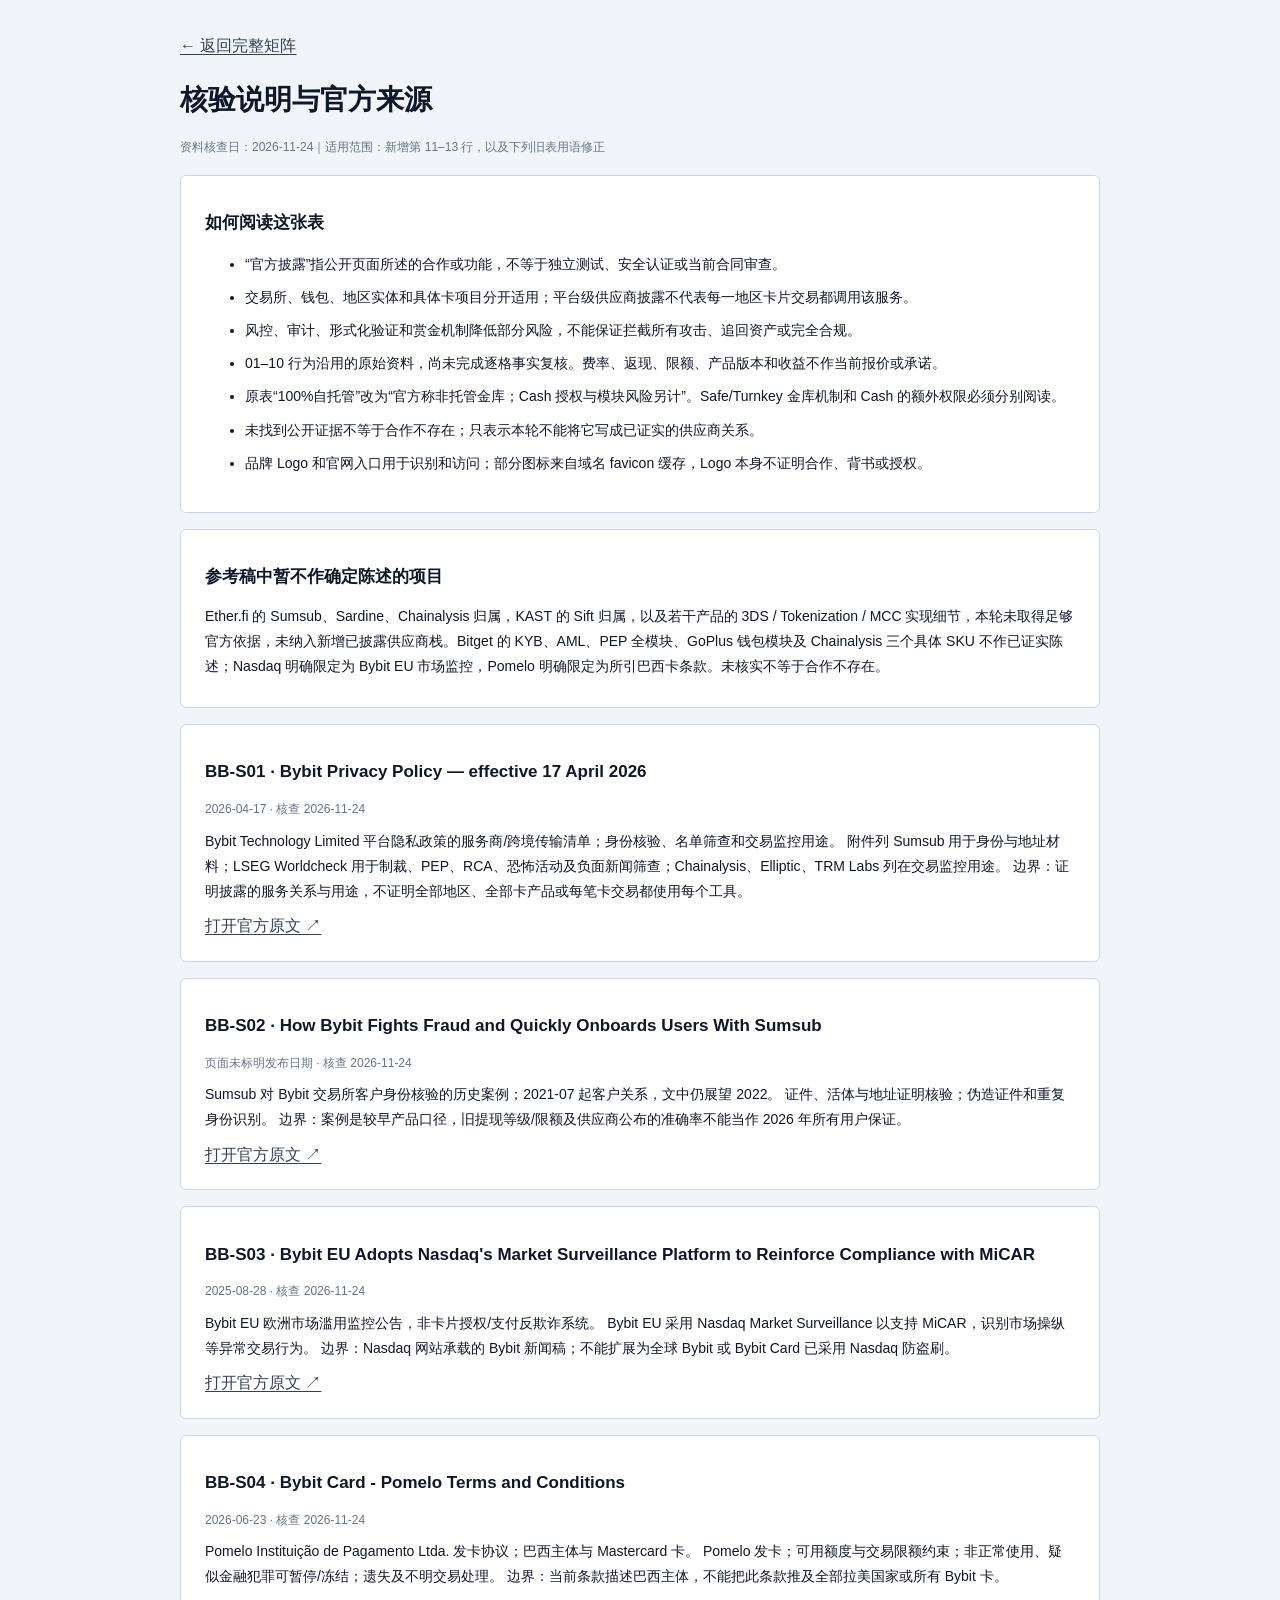
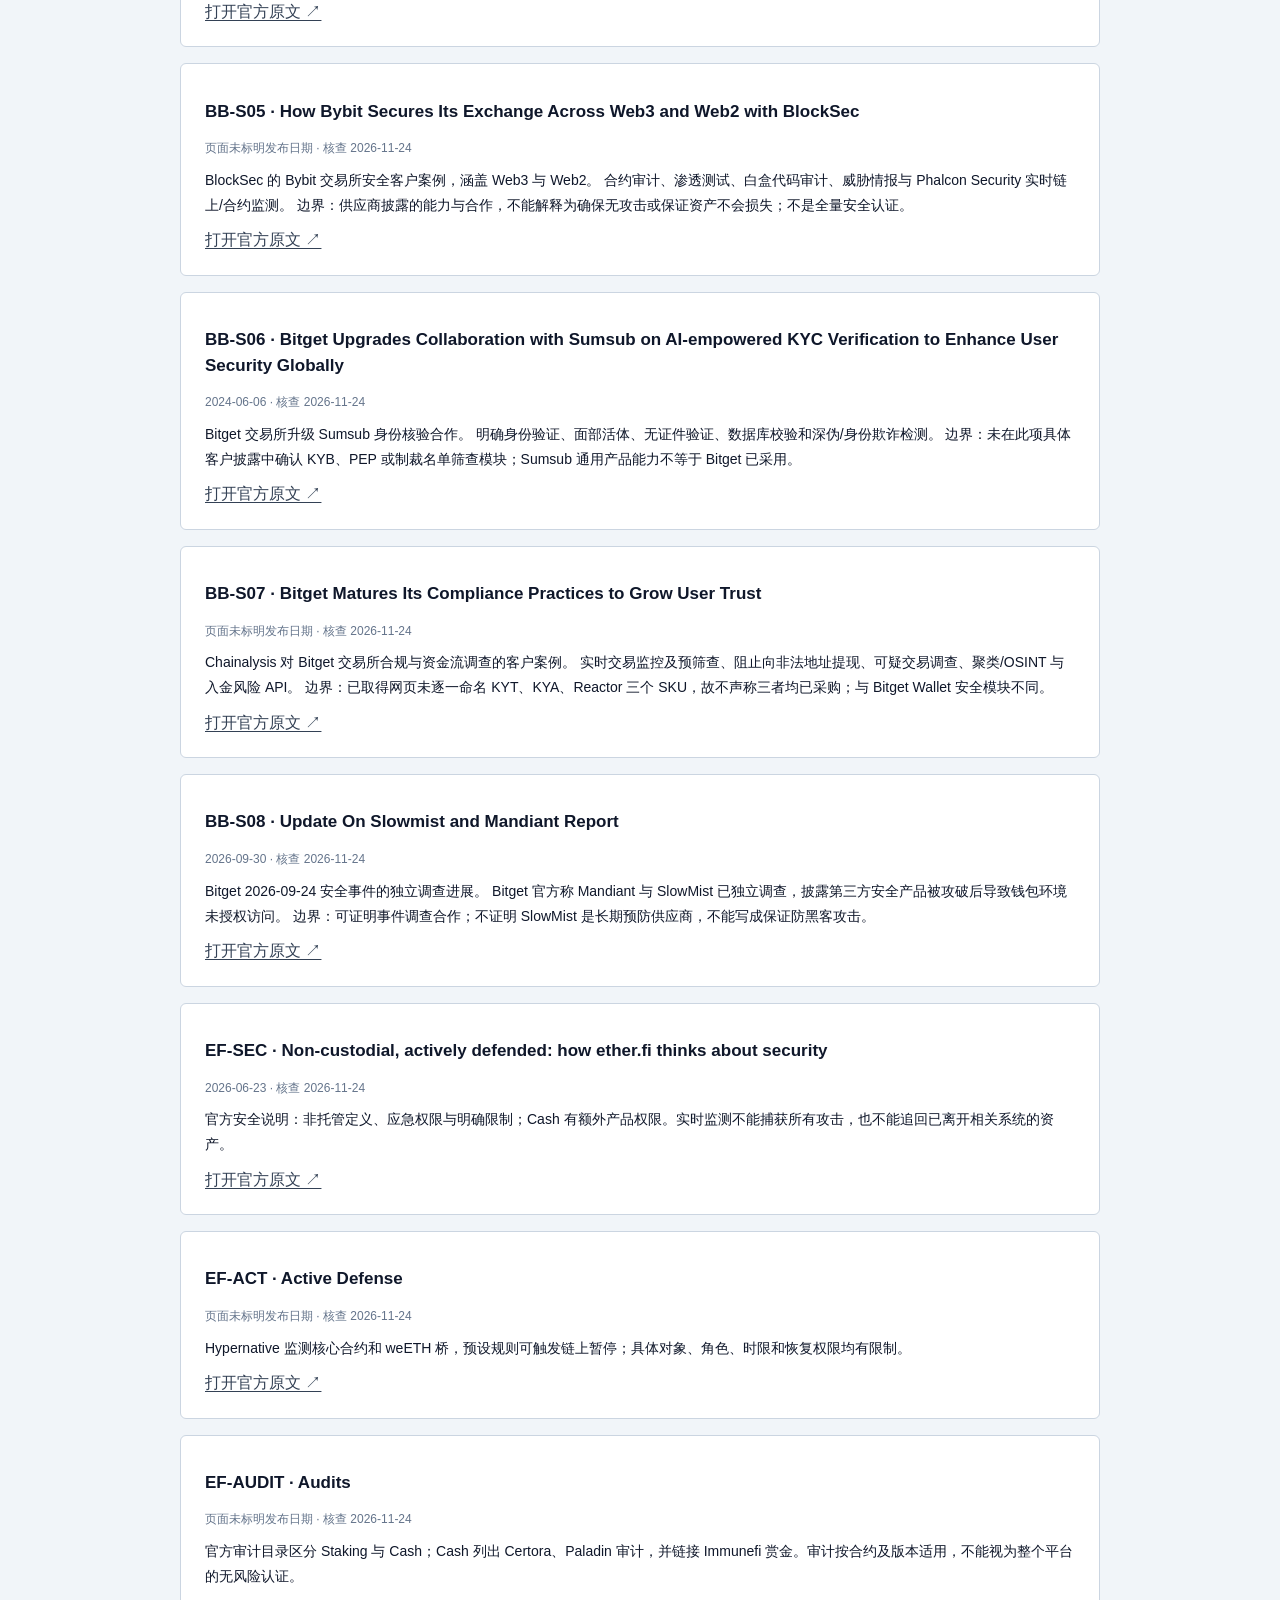
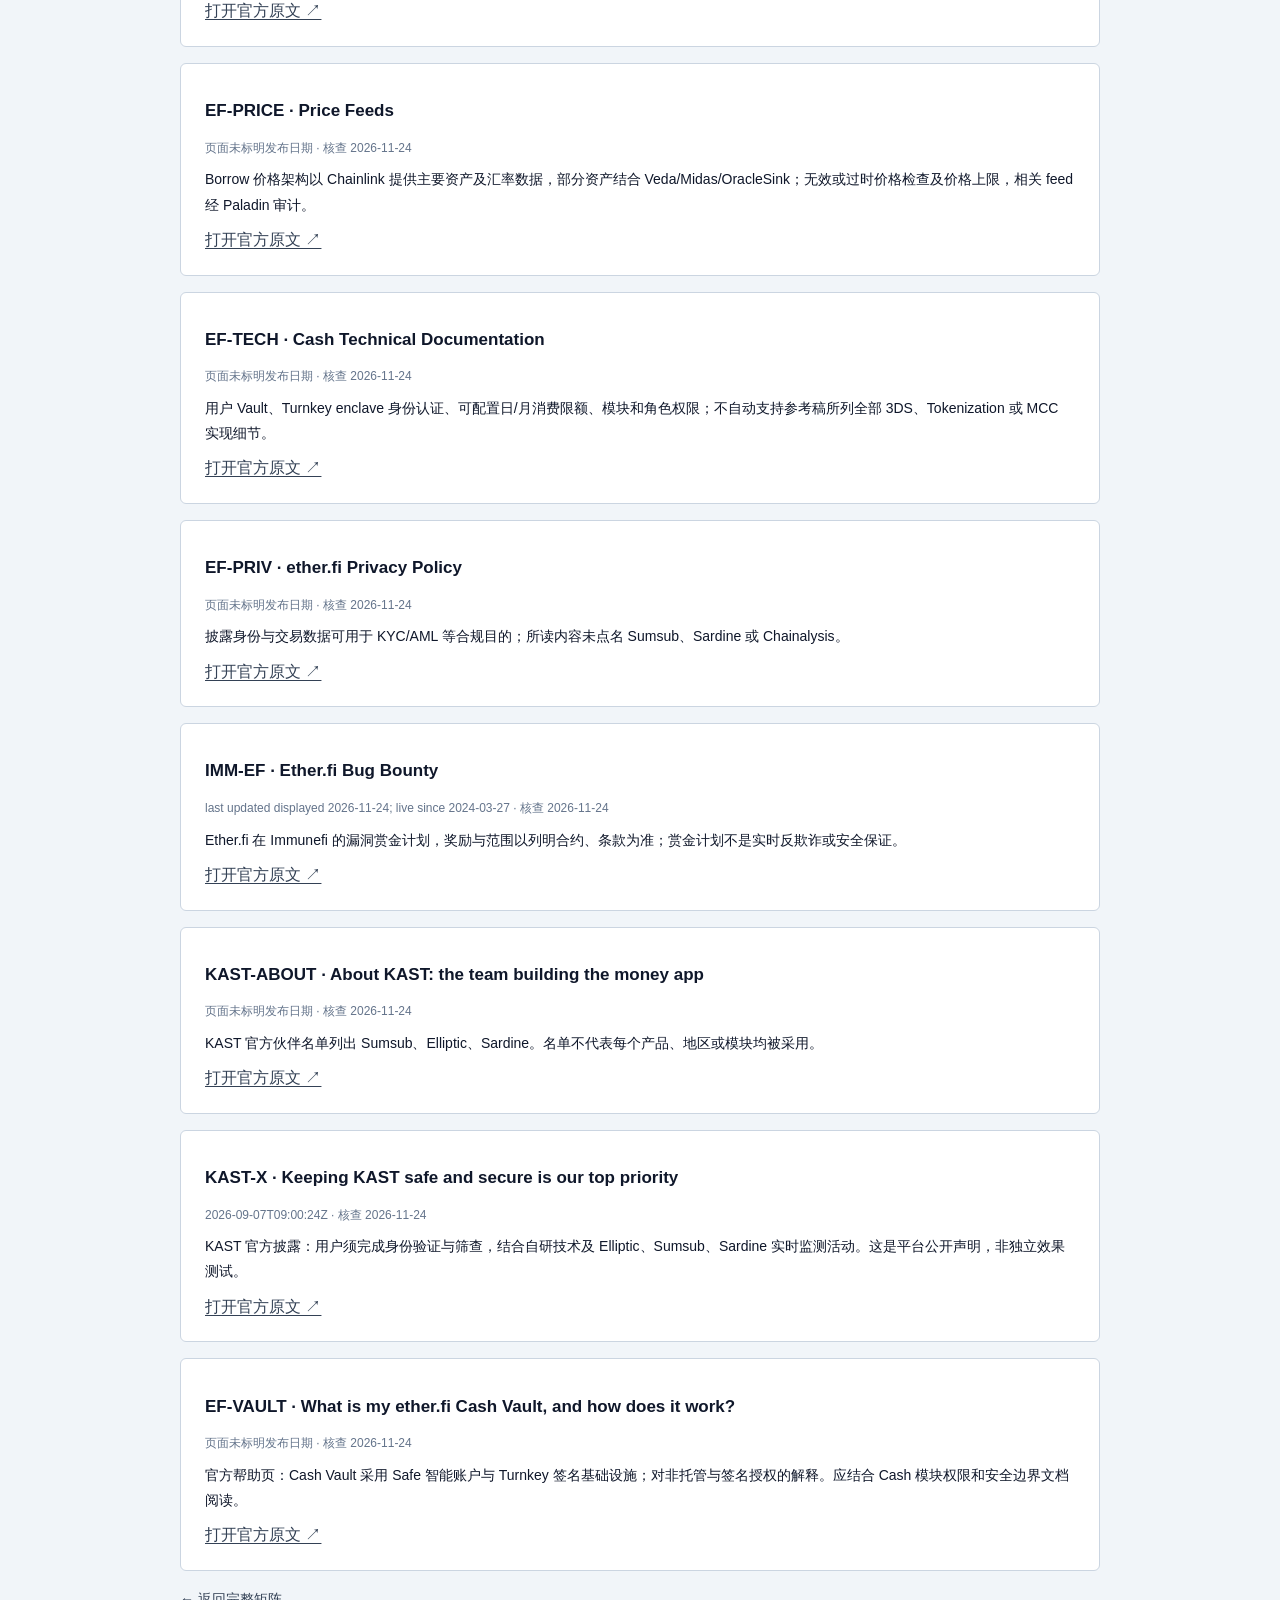
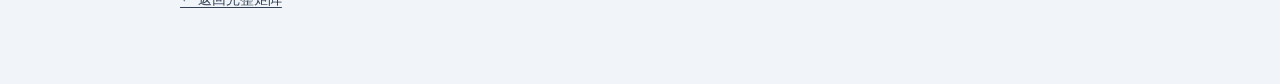
==== sources.html @ 24fecf01 "Add sourced risk and compliance section and neutralize Ether.fi column" ====
<!DOCTYPE html><html lang="zh-CN"><head><meta charset="UTF-8"><meta name="viewport" content="width=device-width, initial-scale=1"><title>核验说明与官方来源｜加密卡矩阵</title><style>
*{box-sizing:border-box}body{margin:0;background:#f1f5f9;color:#0f172a;font-family:-apple-system,BlinkMacSystemFont,"Noto Sans SC",sans-serif;line-height:1.8}main{max-width:960px;margin:0 auto;padding:32px 20px 64px}h1{font-size:28px;line-height:1.4}h2{font-size:17px;line-height:1.5}article,.note{background:white;padding:20px 24px;border:1px solid #cbd5e1;border-radius:6px;margin:16px 0}p{margin:8px 0;font-size:14px}.meta{font-size:12px;color:#64748b}a{color:#334155;text-underline-offset:3px;overflow-wrap:anywhere}a:focus-visible{outline:2px solid #4f46e5;outline-offset:3px}article:target{border-color:#475569;box-shadow:0 0 0 2px #cbd5e1}li{font-size:14px;margin:8px 0}
</style></head><body><main><a href="./">← 返回完整矩阵</a><h1>核验说明与官方来源</h1><p class="meta">资料核查日：2026-11-24｜适用范围：新增第 11–13 行，以及下列旧表用语修正</p>
<section class="note"><h2>如何阅读这张表</h2><ul><li>“官方披露”指公开页面所述的合作或功能，不等于独立测试、安全认证或当前合同审查。</li><li>交易所、钱包、地区实体和具体卡项目分开适用；平台级供应商披露不代表每一地区卡片交易都调用该服务。</li><li>风控、审计、形式化验证和赏金机制降低部分风险，不能保证拦截所有攻击、追回资产或完全合规。</li><li>01–10 行为沿用的原始资料，尚未完成逐格事实复核。费率、返现、限额、产品版本和收益不作当前报价或承诺。</li><li>原表“100%自托管”改为“官方称非托管金库；Cash 授权与模块风险另计”。Safe/Turnkey 金库机制和 Cash 的额外权限必须分别阅读。</li><li>未找到公开证据不等于合作不存在；只表示本轮不能将它写成已证实的供应商关系。</li><li>品牌 Logo 和官网入口用于识别和访问；部分图标来自域名 favicon 缓存，Logo 本身不证明合作、背书或授权。</li></ul></section>
<section class="note"><h2>参考稿中暂不作确定陈述的项目</h2><p>Ether.fi 的 Sumsub、Sardine、Chainalysis 归属，KAST 的 Sift 归属，以及若干产品的 3DS / Tokenization / MCC 实现细节，本轮未取得足够官方依据，未纳入新增已披露供应商栈。Bitget 的 KYB、AML、PEP 全模块、GoPlus 钱包模块及 Chainalysis 三个具体 SKU 不作已证实陈述；Nasdaq 明确限定为 Bybit EU 市场监控，Pomelo 明确限定为所引巴西卡条款。未核实不等于合作不存在。</p></section><article id="BB-S01"><h2>BB-S01 · Bybit Privacy Policy — effective 17 April 2026</h2><p class="meta">2026-04-17 · 核查 2026-11-24</p><p>Bybit Technology Limited 平台隐私政策的服务商/跨境传输清单；身份核验、名单筛查和交易监控用途。 附件列 Sumsub 用于身份与地址材料；LSEG Worldcheck 用于制裁、PEP、RCA、恐怖活动及负面新闻筛查；Chainalysis、Elliptic、TRM Labs 列在交易监控用途。 边界：证明披露的服务关系与用途，不证明全部地区、全部卡产品或每笔卡交易都使用每个工具。</p><a href="https://www.bybit.com/common-static/compliance/legal/BYBIT/27aeccddff202896cb366e3de5897d17.pdf" target="_blank" rel="noopener noreferrer">打开官方原文 ↗</a></article>
<article id="BB-S02"><h2>BB-S02 · How Bybit Fights Fraud and Quickly Onboards Users With Sumsub</h2><p class="meta">页面未标明发布日期 · 核查 2026-11-24</p><p>Sumsub 对 Bybit 交易所客户身份核验的历史案例；2021-07 起客户关系，文中仍展望 2022。 证件、活体与地址证明核验；伪造证件和重复身份识别。 边界：案例是较早产品口径，旧提现等级/限额及供应商公布的准确率不能当作 2026 年所有用户保证。</p><a href="https://sumsub.com/customers/bybit/" target="_blank" rel="noopener noreferrer">打开官方原文 ↗</a></article>
<article id="BB-S03"><h2>BB-S03 · Bybit EU Adopts Nasdaq&#x27;s Market Surveillance Platform to Reinforce Compliance with MiCAR</h2><p class="meta">2025-08-28 · 核查 2026-11-24</p><p>Bybit EU 欧洲市场滥用监控公告，非卡片授权/支付反欺诈系统。 Bybit EU 采用 Nasdaq Market Surveillance 以支持 MiCAR，识别市场操纵等异常交易行为。 边界：Nasdaq 网站承载的 Bybit 新闻稿；不能扩展为全球 Bybit 或 Bybit Card 已采用 Nasdaq 防盗刷。</p><a href="https://www.nasdaq.com/press-release/bybit-eu-adopts-nasdaqs-market-surveillance-platform-reinforce-compliance-micar-2025" target="_blank" rel="noopener noreferrer">打开官方原文 ↗</a></article>
<article id="BB-S04"><h2>BB-S04 · Bybit Card - Pomelo Terms and Conditions</h2><p class="meta">2026-06-23 · 核查 2026-11-24</p><p>Pomelo Instituição de Pagamento Ltda. 发卡协议；巴西主体与 Mastercard 卡。 Pomelo 发卡；可用额度与交易限额约束；非正常使用、疑似金融犯罪可暂停/冻结；遗失及不明交易处理。 边界：当前条款描述巴西主体，不能把此条款推及全部拉美国家或所有 Bybit 卡。</p><a href="https://www.bybit.com/en/help-center/article/Bybit-Card-Pomelo-Terms-and-Conditions" target="_blank" rel="noopener noreferrer">打开官方原文 ↗</a></article>
<article id="BB-S05"><h2>BB-S05 · How Bybit Secures Its Exchange Across Web3 and Web2 with BlockSec</h2><p class="meta">页面未标明发布日期 · 核查 2026-11-24</p><p>BlockSec 的 Bybit 交易所安全客户案例，涵盖 Web3 与 Web2。 合约审计、渗透测试、白盒代码审计、威胁情报与 Phalcon Security 实时链上/合约监测。 边界：供应商披露的能力与合作，不能解释为确保无攻击或保证资产不会损失；不是全量安全认证。</p><a href="https://blocksec.com/customers/bybit" target="_blank" rel="noopener noreferrer">打开官方原文 ↗</a></article>
<article id="BB-S06"><h2>BB-S06 · Bitget Upgrades Collaboration with Sumsub on AI-empowered KYC Verification to Enhance User Security Globally</h2><p class="meta">2024-06-06 · 核查 2026-11-24</p><p>Bitget 交易所升级 Sumsub 身份核验合作。 明确身份验证、面部活体、无证件验证、数据库校验和深伪/身份欺诈检测。 边界：未在此项具体客户披露中确认 KYB、PEP 或制裁名单筛查模块；Sumsub 通用产品能力不等于 Bitget 已采用。</p><a href="https://sumsub.com/newsroom/bitget-upgrades-collaboration-with-sumsub-on-ai-empowered-kyc-verification-to-enhance-user-security-globally/" target="_blank" rel="noopener noreferrer">打开官方原文 ↗</a></article>
<article id="BB-S07"><h2>BB-S07 · Bitget Matures Its Compliance Practices to Grow User Trust</h2><p class="meta">页面未标明发布日期 · 核查 2026-11-24</p><p>Chainalysis 对 Bitget 交易所合规与资金流调查的客户案例。 实时交易监控及预筛查、阻止向非法地址提现、可疑交易调查、聚类/OSINT 与入金风险 API。 边界：已取得网页未逐一命名 KYT、KYA、Reactor 三个 SKU，故不声称三者均已采购；与 Bitget Wallet 安全模块不同。</p><a href="https://www.chainalysis.com/customer-stories/bitget-enhances-compliance-practices/" target="_blank" rel="noopener noreferrer">打开官方原文 ↗</a></article>
<article id="BB-S08"><h2>BB-S08 · Update On Slowmist and Mandiant Report</h2><p class="meta">2026-09-30 · 核查 2026-11-24</p><p>Bitget 2026-09-24 安全事件的独立调查进展。 Bitget 官方称 Mandiant 与 SlowMist 已独立调查，披露第三方安全产品被攻破后导致钱包环境未授权访问。 边界：可证明事件调查合作；不证明 SlowMist 是长期预防供应商，不能写成保证防黑客攻击。</p><a href="https://www.bitget.com/support/articles/12560603896305" target="_blank" rel="noopener noreferrer">打开官方原文 ↗</a></article>
<article id="EF-SEC"><h2>EF-SEC · Non-custodial, actively defended: how ether.fi thinks about security</h2><p class="meta">2026-06-23 · 核查 2026-11-24</p><p>官方安全说明：非托管定义、应急权限与明确限制；Cash 有额外产品权限。实时监测不能捕获所有攻击，也不能追回已离开相关系统的资产。</p><a href="https://www.ether.fi/blog/non-custodial-actively-defended" target="_blank" rel="noopener noreferrer">打开官方原文 ↗</a></article>
<article id="EF-ACT"><h2>EF-ACT · Active Defense</h2><p class="meta">页面未标明发布日期 · 核查 2026-11-24</p><p>Hypernative 监测核心合约和 weETH 桥，预设规则可触发链上暂停；具体对象、角色、时限和恢复权限均有限制。</p><a href="https://etherfi.gitbook.io/etherfi/security/security-and-risks/active-defense" target="_blank" rel="noopener noreferrer">打开官方原文 ↗</a></article>
<article id="EF-AUDIT"><h2>EF-AUDIT · Audits</h2><p class="meta">页面未标明发布日期 · 核查 2026-11-24</p><p>官方审计目录区分 Staking 与 Cash；Cash 列出 Certora、Paladin 审计，并链接 Immunefi 赏金。审计按合约及版本适用，不能视为整个平台的无风险认证。</p><a href="https://etherfi.gitbook.io/etherfi/security/security-and-risks/audits" target="_blank" rel="noopener noreferrer">打开官方原文 ↗</a></article>
<article id="EF-PRICE"><h2>EF-PRICE · Price Feeds</h2><p class="meta">页面未标明发布日期 · 核查 2026-11-24</p><p>Borrow 价格架构以 Chainlink 提供主要资产及汇率数据，部分资产结合 Veda/Midas/OracleSink；无效或过时价格检查及价格上限，相关 feed 经 Paladin 审计。</p><a href="https://etherfi.gitbook.io/etherfi/products/borrow/price-feeds" target="_blank" rel="noopener noreferrer">打开官方原文 ↗</a></article>
<article id="EF-TECH"><h2>EF-TECH · Cash Technical Documentation</h2><p class="meta">页面未标明发布日期 · 核查 2026-11-24</p><p>用户 Vault、Turnkey enclave 身份认证、可配置日/月消费限额、模块和角色权限；不自动支持参考稿所列全部 3DS、Tokenization 或 MCC 实现细节。</p><a href="https://etherfi.gitbook.io/etherfi/products/cash/technical-documentation" target="_blank" rel="noopener noreferrer">打开官方原文 ↗</a></article>
<article id="EF-PRIV"><h2>EF-PRIV · ether.fi Privacy Policy</h2><p class="meta">页面未标明发布日期 · 核查 2026-11-24</p><p>披露身份与交易数据可用于 KYC/AML 等合规目的；所读内容未点名 Sumsub、Sardine 或 Chainalysis。</p><a href="https://etherfi.gitbook.io/etherfi/legal/ether.fi-legal/privacy-policy" target="_blank" rel="noopener noreferrer">打开官方原文 ↗</a></article>
<article id="IMM-EF"><h2>IMM-EF · Ether.fi Bug Bounty</h2><p class="meta">last updated displayed 2026-11-24; live since 2024-03-27 · 核查 2026-11-24</p><p>Ether.fi 在 Immunefi 的漏洞赏金计划，奖励与范围以列明合约、条款为准；赏金计划不是实时反欺诈或安全保证。</p><a href="https://immunefi.com/bug-bounty/etherfi/" target="_blank" rel="noopener noreferrer">打开官方原文 ↗</a></article>
<article id="KAST-ABOUT"><h2>KAST-ABOUT · About KAST: the team building the money app</h2><p class="meta">页面未标明发布日期 · 核查 2026-11-24</p><p>KAST 官方伙伴名单列出 Sumsub、Elliptic、Sardine。名单不代表每个产品、地区或模块均被采用。</p><a href="https://www.kast.xyz/en/about" target="_blank" rel="noopener noreferrer">打开官方原文 ↗</a></article>
<article id="KAST-X"><h2>KAST-X · Keeping KAST safe and secure is our top priority</h2><p class="meta">2026-09-07T09:00:24Z · 核查 2026-11-24</p><p>KAST 官方披露：用户须完成身份验证与筛查，结合自研技术及 Elliptic、Sumsub、Sardine 实时监测活动。这是平台公开声明，非独立效果测试。</p><a href="https://x.com/KASTxyz/status/2096886289119211820" target="_blank" rel="noopener noreferrer">打开官方原文 ↗</a></article>
<article id="EF-VAULT"><h2>EF-VAULT · What is my ether.fi Cash Vault, and how does it work?</h2><p class="meta">页面未标明发布日期 · 核查 2026-11-24</p><p>官方帮助页：Cash Vault 采用 Safe 智能账户与 Turnkey 签名基础设施；对非托管与签名授权的解释。应结合 Cash 模块权限和安全边界文档阅读。</p><a href="https://help.ether.fi/en/articles/304386-what-is-my-ether-fi-cash-vault-and-how-does-it-work" target="_blank" rel="noopener noreferrer">打开官方原文 ↗</a></article>
<p><a href="./">← 返回完整矩阵</a></p></main></body></html>
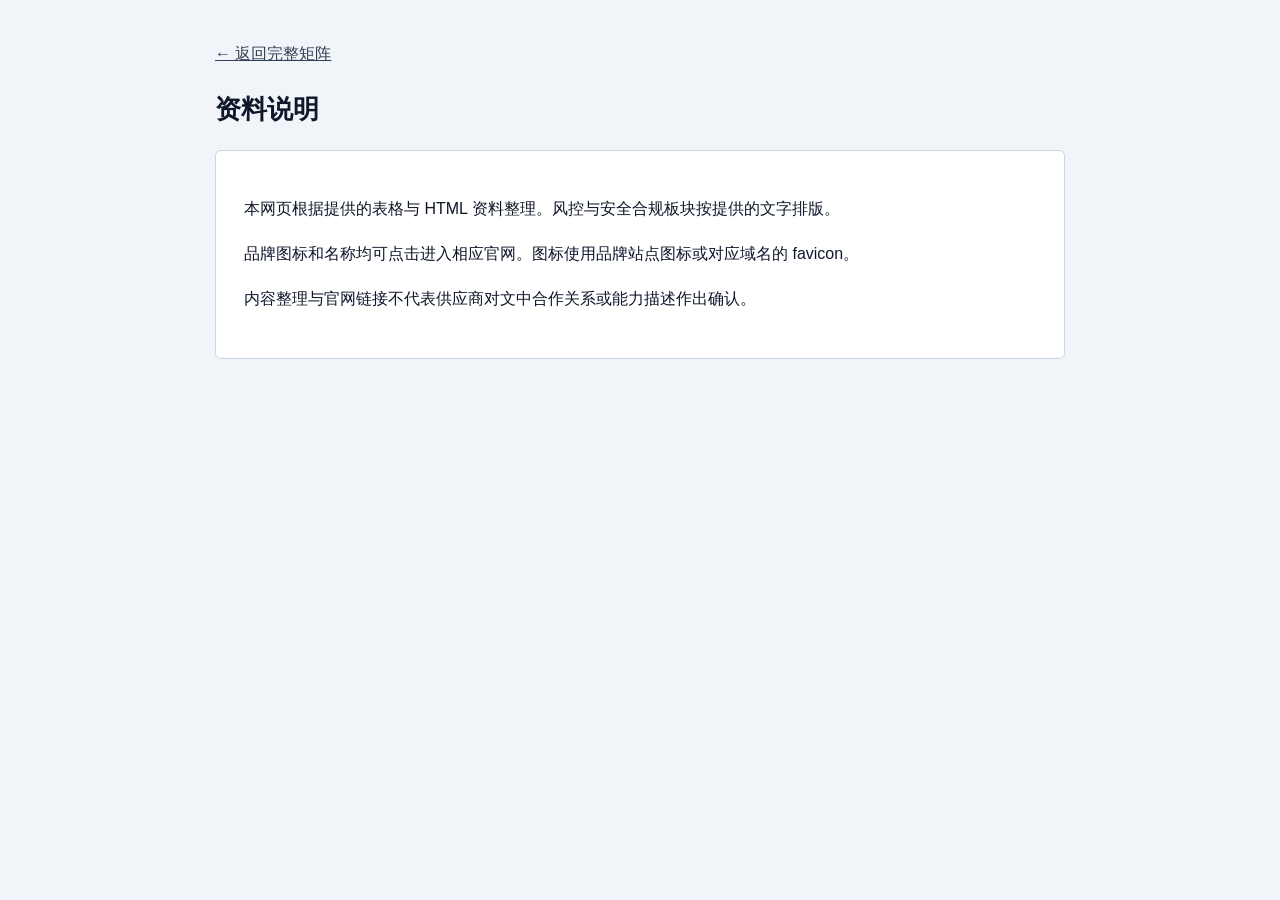
==== commit 950bb063: "Complete security matrix with supplied wording and official logo links" ====
--- a/sources.html
+++ b/sources.html
@@ -1,23 +1 @@
-<!DOCTYPE html><html lang="zh-CN"><head><meta charset="UTF-8"><meta name="viewport" content="width=device-width, initial-scale=1"><title>核验说明与官方来源｜加密卡矩阵</title><style>
-*{box-sizing:border-box}body{margin:0;background:#f1f5f9;color:#0f172a;font-family:-apple-system,BlinkMacSystemFont,"Noto Sans SC",sans-serif;line-height:1.8}main{max-width:960px;margin:0 auto;padding:32px 20px 64px}h1{font-size:28px;line-height:1.4}h2{font-size:17px;line-height:1.5}article,.note{background:white;padding:20px 24px;border:1px solid #cbd5e1;border-radius:6px;margin:16px 0}p{margin:8px 0;font-size:14px}.meta{font-size:12px;color:#64748b}a{color:#334155;text-underline-offset:3px;overflow-wrap:anywhere}a:focus-visible{outline:2px solid #4f46e5;outline-offset:3px}article:target{border-color:#475569;box-shadow:0 0 0 2px #cbd5e1}li{font-size:14px;margin:8px 0}
-</style></head><body><main><a href="./">← 返回完整矩阵</a><h1>核验说明与官方来源</h1><p class="meta">资料核查日：2026-11-24｜适用范围：新增第 11–13 行，以及下列旧表用语修正</p>
-<section class="note"><h2>如何阅读这张表</h2><ul><li>“官方披露”指公开页面所述的合作或功能，不等于独立测试、安全认证或当前合同审查。</li><li>交易所、钱包、地区实体和具体卡项目分开适用；平台级供应商披露不代表每一地区卡片交易都调用该服务。</li><li>风控、审计、形式化验证和赏金机制降低部分风险，不能保证拦截所有攻击、追回资产或完全合规。</li><li>01–10 行为沿用的原始资料，尚未完成逐格事实复核。费率、返现、限额、产品版本和收益不作当前报价或承诺。</li><li>原表“100%自托管”改为“官方称非托管金库；Cash 授权与模块风险另计”。Safe/Turnkey 金库机制和 Cash 的额外权限必须分别阅读。</li><li>未找到公开证据不等于合作不存在；只表示本轮不能将它写成已证实的供应商关系。</li><li>品牌 Logo 和官网入口用于识别和访问；部分图标来自域名 favicon 缓存，Logo 本身不证明合作、背书或授权。</li></ul></section>
-<section class="note"><h2>参考稿中暂不作确定陈述的项目</h2><p>Ether.fi 的 Sumsub、Sardine、Chainalysis 归属，KAST 的 Sift 归属，以及若干产品的 3DS / Tokenization / MCC 实现细节，本轮未取得足够官方依据，未纳入新增已披露供应商栈。Bitget 的 KYB、AML、PEP 全模块、GoPlus 钱包模块及 Chainalysis 三个具体 SKU 不作已证实陈述；Nasdaq 明确限定为 Bybit EU 市场监控，Pomelo 明确限定为所引巴西卡条款。未核实不等于合作不存在。</p></section><article id="BB-S01"><h2>BB-S01 · Bybit Privacy Policy — effective 17 April 2026</h2><p class="meta">2026-04-17 · 核查 2026-11-24</p><p>Bybit Technology Limited 平台隐私政策的服务商/跨境传输清单；身份核验、名单筛查和交易监控用途。 附件列 Sumsub 用于身份与地址材料；LSEG Worldcheck 用于制裁、PEP、RCA、恐怖活动及负面新闻筛查；Chainalysis、Elliptic、TRM Labs 列在交易监控用途。 边界：证明披露的服务关系与用途，不证明全部地区、全部卡产品或每笔卡交易都使用每个工具。</p><a href="https://www.bybit.com/common-static/compliance/legal/BYBIT/27aeccddff202896cb366e3de5897d17.pdf" target="_blank" rel="noopener noreferrer">打开官方原文 ↗</a></article>
-<article id="BB-S02"><h2>BB-S02 · How Bybit Fights Fraud and Quickly Onboards Users With Sumsub</h2><p class="meta">页面未标明发布日期 · 核查 2026-11-24</p><p>Sumsub 对 Bybit 交易所客户身份核验的历史案例；2021-07 起客户关系，文中仍展望 2022。 证件、活体与地址证明核验；伪造证件和重复身份识别。 边界：案例是较早产品口径，旧提现等级/限额及供应商公布的准确率不能当作 2026 年所有用户保证。</p><a href="https://sumsub.com/customers/bybit/" target="_blank" rel="noopener noreferrer">打开官方原文 ↗</a></article>
-<article id="BB-S03"><h2>BB-S03 · Bybit EU Adopts Nasdaq&#x27;s Market Surveillance Platform to Reinforce Compliance with MiCAR</h2><p class="meta">2025-08-28 · 核查 2026-11-24</p><p>Bybit EU 欧洲市场滥用监控公告，非卡片授权/支付反欺诈系统。 Bybit EU 采用 Nasdaq Market Surveillance 以支持 MiCAR，识别市场操纵等异常交易行为。 边界：Nasdaq 网站承载的 Bybit 新闻稿；不能扩展为全球 Bybit 或 Bybit Card 已采用 Nasdaq 防盗刷。</p><a href="https://www.nasdaq.com/press-release/bybit-eu-adopts-nasdaqs-market-surveillance-platform-reinforce-compliance-micar-2025" target="_blank" rel="noopener noreferrer">打开官方原文 ↗</a></article>
-<article id="BB-S04"><h2>BB-S04 · Bybit Card - Pomelo Terms and Conditions</h2><p class="meta">2026-06-23 · 核查 2026-11-24</p><p>Pomelo Instituição de Pagamento Ltda. 发卡协议；巴西主体与 Mastercard 卡。 Pomelo 发卡；可用额度与交易限额约束；非正常使用、疑似金融犯罪可暂停/冻结；遗失及不明交易处理。 边界：当前条款描述巴西主体，不能把此条款推及全部拉美国家或所有 Bybit 卡。</p><a href="https://www.bybit.com/en/help-center/article/Bybit-Card-Pomelo-Terms-and-Conditions" target="_blank" rel="noopener noreferrer">打开官方原文 ↗</a></article>
-<article id="BB-S05"><h2>BB-S05 · How Bybit Secures Its Exchange Across Web3 and Web2 with BlockSec</h2><p class="meta">页面未标明发布日期 · 核查 2026-11-24</p><p>BlockSec 的 Bybit 交易所安全客户案例，涵盖 Web3 与 Web2。 合约审计、渗透测试、白盒代码审计、威胁情报与 Phalcon Security 实时链上/合约监测。 边界：供应商披露的能力与合作，不能解释为确保无攻击或保证资产不会损失；不是全量安全认证。</p><a href="https://blocksec.com/customers/bybit" target="_blank" rel="noopener noreferrer">打开官方原文 ↗</a></article>
-<article id="BB-S06"><h2>BB-S06 · Bitget Upgrades Collaboration with Sumsub on AI-empowered KYC Verification to Enhance User Security Globally</h2><p class="meta">2024-06-06 · 核查 2026-11-24</p><p>Bitget 交易所升级 Sumsub 身份核验合作。 明确身份验证、面部活体、无证件验证、数据库校验和深伪/身份欺诈检测。 边界：未在此项具体客户披露中确认 KYB、PEP 或制裁名单筛查模块；Sumsub 通用产品能力不等于 Bitget 已采用。</p><a href="https://sumsub.com/newsroom/bitget-upgrades-collaboration-with-sumsub-on-ai-empowered-kyc-verification-to-enhance-user-security-globally/" target="_blank" rel="noopener noreferrer">打开官方原文 ↗</a></article>
-<article id="BB-S07"><h2>BB-S07 · Bitget Matures Its Compliance Practices to Grow User Trust</h2><p class="meta">页面未标明发布日期 · 核查 2026-11-24</p><p>Chainalysis 对 Bitget 交易所合规与资金流调查的客户案例。 实时交易监控及预筛查、阻止向非法地址提现、可疑交易调查、聚类/OSINT 与入金风险 API。 边界：已取得网页未逐一命名 KYT、KYA、Reactor 三个 SKU，故不声称三者均已采购；与 Bitget Wallet 安全模块不同。</p><a href="https://www.chainalysis.com/customer-stories/bitget-enhances-compliance-practices/" target="_blank" rel="noopener noreferrer">打开官方原文 ↗</a></article>
-<article id="BB-S08"><h2>BB-S08 · Update On Slowmist and Mandiant Report</h2><p class="meta">2026-09-30 · 核查 2026-11-24</p><p>Bitget 2026-09-24 安全事件的独立调查进展。 Bitget 官方称 Mandiant 与 SlowMist 已独立调查，披露第三方安全产品被攻破后导致钱包环境未授权访问。 边界：可证明事件调查合作；不证明 SlowMist 是长期预防供应商，不能写成保证防黑客攻击。</p><a href="https://www.bitget.com/support/articles/12560603896305" target="_blank" rel="noopener noreferrer">打开官方原文 ↗</a></article>
-<article id="EF-SEC"><h2>EF-SEC · Non-custodial, actively defended: how ether.fi thinks about security</h2><p class="meta">2026-06-23 · 核查 2026-11-24</p><p>官方安全说明：非托管定义、应急权限与明确限制；Cash 有额外产品权限。实时监测不能捕获所有攻击，也不能追回已离开相关系统的资产。</p><a href="https://www.ether.fi/blog/non-custodial-actively-defended" target="_blank" rel="noopener noreferrer">打开官方原文 ↗</a></article>
-<article id="EF-ACT"><h2>EF-ACT · Active Defense</h2><p class="meta">页面未标明发布日期 · 核查 2026-11-24</p><p>Hypernative 监测核心合约和 weETH 桥，预设规则可触发链上暂停；具体对象、角色、时限和恢复权限均有限制。</p><a href="https://etherfi.gitbook.io/etherfi/security/security-and-risks/active-defense" target="_blank" rel="noopener noreferrer">打开官方原文 ↗</a></article>
-<article id="EF-AUDIT"><h2>EF-AUDIT · Audits</h2><p class="meta">页面未标明发布日期 · 核查 2026-11-24</p><p>官方审计目录区分 Staking 与 Cash；Cash 列出 Certora、Paladin 审计，并链接 Immunefi 赏金。审计按合约及版本适用，不能视为整个平台的无风险认证。</p><a href="https://etherfi.gitbook.io/etherfi/security/security-and-risks/audits" target="_blank" rel="noopener noreferrer">打开官方原文 ↗</a></article>
-<article id="EF-PRICE"><h2>EF-PRICE · Price Feeds</h2><p class="meta">页面未标明发布日期 · 核查 2026-11-24</p><p>Borrow 价格架构以 Chainlink 提供主要资产及汇率数据，部分资产结合 Veda/Midas/OracleSink；无效或过时价格检查及价格上限，相关 feed 经 Paladin 审计。</p><a href="https://etherfi.gitbook.io/etherfi/products/borrow/price-feeds" target="_blank" rel="noopener noreferrer">打开官方原文 ↗</a></article>
-<article id="EF-TECH"><h2>EF-TECH · Cash Technical Documentation</h2><p class="meta">页面未标明发布日期 · 核查 2026-11-24</p><p>用户 Vault、Turnkey enclave 身份认证、可配置日/月消费限额、模块和角色权限；不自动支持参考稿所列全部 3DS、Tokenization 或 MCC 实现细节。</p><a href="https://etherfi.gitbook.io/etherfi/products/cash/technical-documentation" target="_blank" rel="noopener noreferrer">打开官方原文 ↗</a></article>
-<article id="EF-PRIV"><h2>EF-PRIV · ether.fi Privacy Policy</h2><p class="meta">页面未标明发布日期 · 核查 2026-11-24</p><p>披露身份与交易数据可用于 KYC/AML 等合规目的；所读内容未点名 Sumsub、Sardine 或 Chainalysis。</p><a href="https://etherfi.gitbook.io/etherfi/legal/ether.fi-legal/privacy-policy" target="_blank" rel="noopener noreferrer">打开官方原文 ↗</a></article>
-<article id="IMM-EF"><h2>IMM-EF · Ether.fi Bug Bounty</h2><p class="meta">last updated displayed 2026-11-24; live since 2024-03-27 · 核查 2026-11-24</p><p>Ether.fi 在 Immunefi 的漏洞赏金计划，奖励与范围以列明合约、条款为准；赏金计划不是实时反欺诈或安全保证。</p><a href="https://immunefi.com/bug-bounty/etherfi/" target="_blank" rel="noopener noreferrer">打开官方原文 ↗</a></article>
-<article id="KAST-ABOUT"><h2>KAST-ABOUT · About KAST: the team building the money app</h2><p class="meta">页面未标明发布日期 · 核查 2026-11-24</p><p>KAST 官方伙伴名单列出 Sumsub、Elliptic、Sardine。名单不代表每个产品、地区或模块均被采用。</p><a href="https://www.kast.xyz/en/about" target="_blank" rel="noopener noreferrer">打开官方原文 ↗</a></article>
-<article id="KAST-X"><h2>KAST-X · Keeping KAST safe and secure is our top priority</h2><p class="meta">2026-09-07T09:00:24Z · 核查 2026-11-24</p><p>KAST 官方披露：用户须完成身份验证与筛查，结合自研技术及 Elliptic、Sumsub、Sardine 实时监测活动。这是平台公开声明，非独立效果测试。</p><a href="https://x.com/KASTxyz/status/2096886289119211820" target="_blank" rel="noopener noreferrer">打开官方原文 ↗</a></article>
-<article id="EF-VAULT"><h2>EF-VAULT · What is my ether.fi Cash Vault, and how does it work?</h2><p class="meta">页面未标明发布日期 · 核查 2026-11-24</p><p>官方帮助页：Cash Vault 采用 Safe 智能账户与 Turnkey 签名基础设施；对非托管与签名授权的解释。应结合 Cash 模块权限和安全边界文档阅读。</p><a href="https://help.ether.fi/en/articles/304386-what-is-my-ether-fi-cash-vault-and-how-does-it-work" target="_blank" rel="noopener noreferrer">打开官方原文 ↗</a></article>
-<p><a href="./">← 返回完整矩阵</a></p></main></body></html>+<!doctype html><html lang="zh-CN"><head><meta charset="utf-8"><meta name="viewport" content="width=device-width,initial-scale=1"><title>资料说明｜加密卡矩阵</title><style>body{font:16px/1.8 -apple-system,BlinkMacSystemFont,sans-serif;color:#0f172a;background:#f1f5f9;margin:0}main{max-width:850px;margin:0 auto;padding:40px 20px}article{background:white;padding:28px;border:1px solid #cbd5e1;border-radius:6px}h1{font-size:26px}a{color:#334155}</style></head><body><main><a href="./">← 返回完整矩阵</a><h1>资料说明</h1><article><p>本网页根据提供的表格与 HTML 资料整理。风控与安全合规板块按提供的文字排版。</p><p>品牌图标和名称均可点击进入相应官网。图标使用品牌站点图标或对应域名的 favicon。</p><p>内容整理与官网链接不代表供应商对文中合作关系或能力描述作出确认。</p></article></main></body></html>
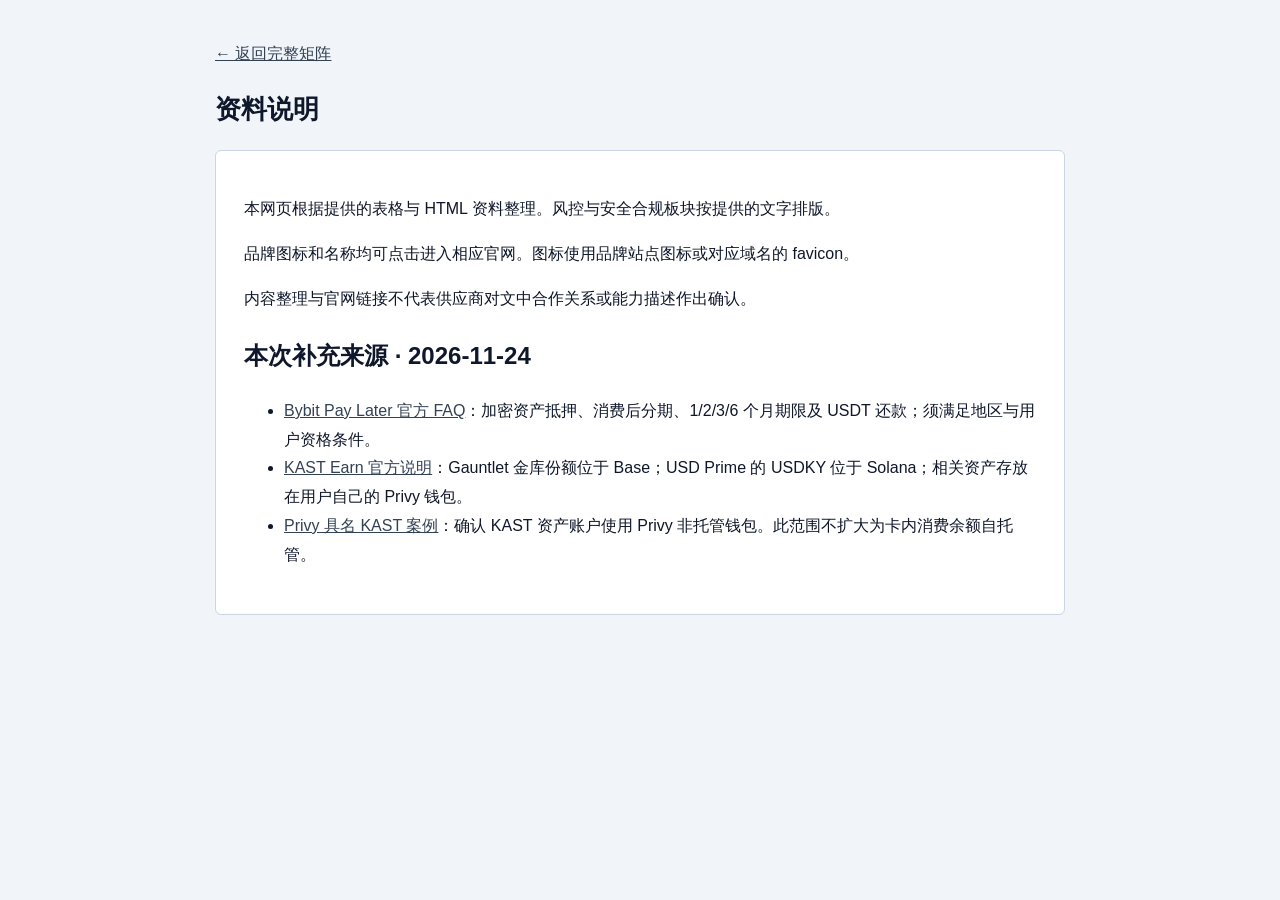
==== commit cf886e95: "Add verified concise borrow and self-custody details" ====
--- a/sources.html
+++ b/sources.html
@@ -1 +1 @@
-<!doctype html><html lang="zh-CN"><head><meta charset="utf-8"><meta name="viewport" content="width=device-width,initial-scale=1"><title>资料说明｜加密卡矩阵</title><style>body{font:16px/1.8 -apple-system,BlinkMacSystemFont,sans-serif;color:#0f172a;background:#f1f5f9;margin:0}main{max-width:850px;margin:0 auto;padding:40px 20px}article{background:white;padding:28px;border:1px solid #cbd5e1;border-radius:6px}h1{font-size:26px}a{color:#334155}</style></head><body><main><a href="./">← 返回完整矩阵</a><h1>资料说明</h1><article><p>本网页根据提供的表格与 HTML 资料整理。风控与安全合规板块按提供的文字排版。</p><p>品牌图标和名称均可点击进入相应官网。图标使用品牌站点图标或对应域名的 favicon。</p><p>内容整理与官网链接不代表供应商对文中合作关系或能力描述作出确认。</p></article></main></body></html>+<!doctype html><html lang="zh-CN"><head><meta charset="utf-8"><meta name="viewport" content="width=device-width,initial-scale=1"><title>资料说明｜加密卡矩阵</title><style>body{font:16px/1.8 -apple-system,BlinkMacSystemFont,sans-serif;color:#0f172a;background:#f1f5f9;margin:0}main{max-width:850px;margin:0 auto;padding:40px 20px}article{background:white;padding:28px;border:1px solid #cbd5e1;border-radius:6px}h1{font-size:26px}a{color:#334155}</style></head><body><main><a href="./">← 返回完整矩阵</a><h1>资料说明</h1><article><p>本网页根据提供的表格与 HTML 资料整理。风控与安全合规板块按提供的文字排版。</p><p>品牌图标和名称均可点击进入相应官网。图标使用品牌站点图标或对应域名的 favicon。</p><p>内容整理与官网链接不代表供应商对文中合作关系或能力描述作出确认。</p><h2>本次补充来源 · 2026-11-24</h2><ul><li><a href="https://www.bybit.com/en/help-center/article/FAQ-Pay-Later-on-Bybit-Card" target="_blank" rel="noopener noreferrer">Bybit Pay Later 官方 FAQ</a>：加密资产抵押、消费后分期、1/2/3/6 个月期限及 USDT 还款；须满足地区与用户资格条件。</li><li><a href="https://www.kast.xyz/en/earn" target="_blank" rel="noopener noreferrer">KAST Earn 官方说明</a>：Gauntlet 金库份额位于 Base；USD Prime 的 USDKY 位于 Solana；相关资产存放在用户自己的 Privy 钱包。</li><li><a href="https://www.privy.io/blog/bringing-tokenized-stocks-to-everyday-finance-with-kast" target="_blank" rel="noopener noreferrer">Privy 具名 KAST 案例</a>：确认 KAST 资产账户使用 Privy 非托管钱包。此范围不扩大为卡内消费余额自托管。</li></ul></article></main></body></html>
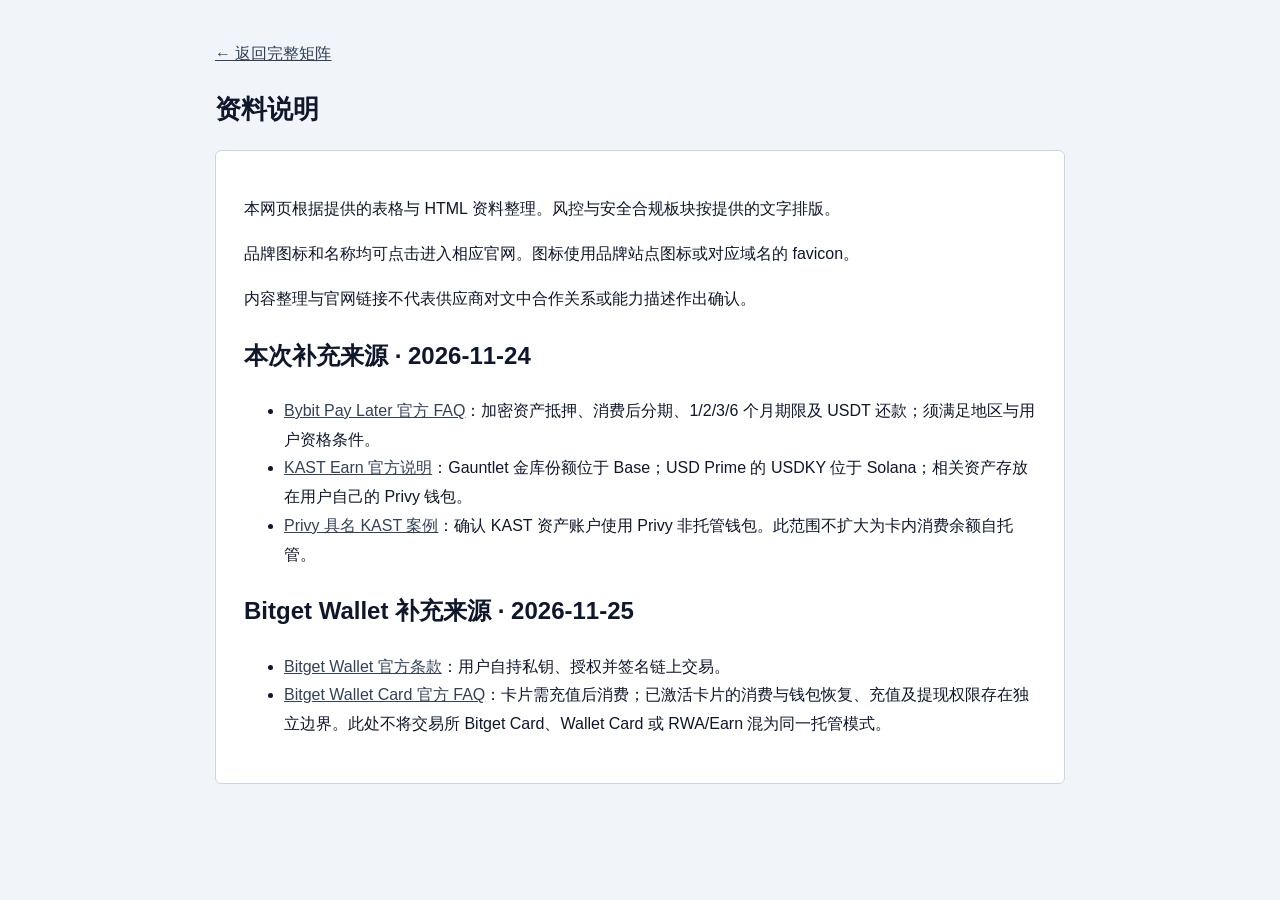
==== commit e546c9a6: "Add Bitget Wallet self-custody cell with official logo links" ====
--- a/sources.html
+++ b/sources.html
@@ -1 +1 @@
-<!doctype html><html lang="zh-CN"><head><meta charset="utf-8"><meta name="viewport" content="width=device-width,initial-scale=1"><title>资料说明｜加密卡矩阵</title><style>body{font:16px/1.8 -apple-system,BlinkMacSystemFont,sans-serif;color:#0f172a;background:#f1f5f9;margin:0}main{max-width:850px;margin:0 auto;padding:40px 20px}article{background:white;padding:28px;border:1px solid #cbd5e1;border-radius:6px}h1{font-size:26px}a{color:#334155}</style></head><body><main><a href="./">← 返回完整矩阵</a><h1>资料说明</h1><article><p>本网页根据提供的表格与 HTML 资料整理。风控与安全合规板块按提供的文字排版。</p><p>品牌图标和名称均可点击进入相应官网。图标使用品牌站点图标或对应域名的 favicon。</p><p>内容整理与官网链接不代表供应商对文中合作关系或能力描述作出确认。</p><h2>本次补充来源 · 2026-11-24</h2><ul><li><a href="https://www.bybit.com/en/help-center/article/FAQ-Pay-Later-on-Bybit-Card" target="_blank" rel="noopener noreferrer">Bybit Pay Later 官方 FAQ</a>：加密资产抵押、消费后分期、1/2/3/6 个月期限及 USDT 还款；须满足地区与用户资格条件。</li><li><a href="https://www.kast.xyz/en/earn" target="_blank" rel="noopener noreferrer">KAST Earn 官方说明</a>：Gauntlet 金库份额位于 Base；USD Prime 的 USDKY 位于 Solana；相关资产存放在用户自己的 Privy 钱包。</li><li><a href="https://www.privy.io/blog/bringing-tokenized-stocks-to-everyday-finance-with-kast" target="_blank" rel="noopener noreferrer">Privy 具名 KAST 案例</a>：确认 KAST 资产账户使用 Privy 非托管钱包。此范围不扩大为卡内消费余额自托管。</li></ul></article></main></body></html>+<!doctype html><html lang="zh-CN"><head><meta charset="utf-8"><meta name="viewport" content="width=device-width,initial-scale=1"><title>资料说明｜加密卡矩阵</title><style>body{font:16px/1.8 -apple-system,BlinkMacSystemFont,sans-serif;color:#0f172a;background:#f1f5f9;margin:0}main{max-width:850px;margin:0 auto;padding:40px 20px}article{background:white;padding:28px;border:1px solid #cbd5e1;border-radius:6px}h1{font-size:26px}a{color:#334155}</style></head><body><main><a href="./">← 返回完整矩阵</a><h1>资料说明</h1><article><p>本网页根据提供的表格与 HTML 资料整理。风控与安全合规板块按提供的文字排版。</p><p>品牌图标和名称均可点击进入相应官网。图标使用品牌站点图标或对应域名的 favicon。</p><p>内容整理与官网链接不代表供应商对文中合作关系或能力描述作出确认。</p><h2>本次补充来源 · 2026-11-24</h2><ul><li><a href="https://www.bybit.com/en/help-center/article/FAQ-Pay-Later-on-Bybit-Card" target="_blank" rel="noopener noreferrer">Bybit Pay Later 官方 FAQ</a>：加密资产抵押、消费后分期、1/2/3/6 个月期限及 USDT 还款；须满足地区与用户资格条件。</li><li><a href="https://www.kast.xyz/en/earn" target="_blank" rel="noopener noreferrer">KAST Earn 官方说明</a>：Gauntlet 金库份额位于 Base；USD Prime 的 USDKY 位于 Solana；相关资产存放在用户自己的 Privy 钱包。</li><li><a href="https://www.privy.io/blog/bringing-tokenized-stocks-to-everyday-finance-with-kast" target="_blank" rel="noopener noreferrer">Privy 具名 KAST 案例</a>：确认 KAST 资产账户使用 Privy 非托管钱包。此范围不扩大为卡内消费余额自托管。</li></ul><h2>Bitget Wallet 补充来源 · 2026-11-25</h2><ul><li><a href="https://web3.bitget.com/BitgetWallet_Terms_of_Use.pdf" target="_blank" rel="noopener noreferrer">Bitget Wallet 官方条款</a>：用户自持私钥、授权并签名链上交易。</li><li><a href="https://web3.bitget.com/card" target="_blank" rel="noopener noreferrer">Bitget Wallet Card 官方 FAQ</a>：卡片需充值后消费；已激活卡片的消费与钱包恢复、充值及提现权限存在独立边界。此处不将交易所 Bitget Card、Wallet Card 或 RWA/Earn 混为同一托管模式。</li></ul></article></main></body></html>
